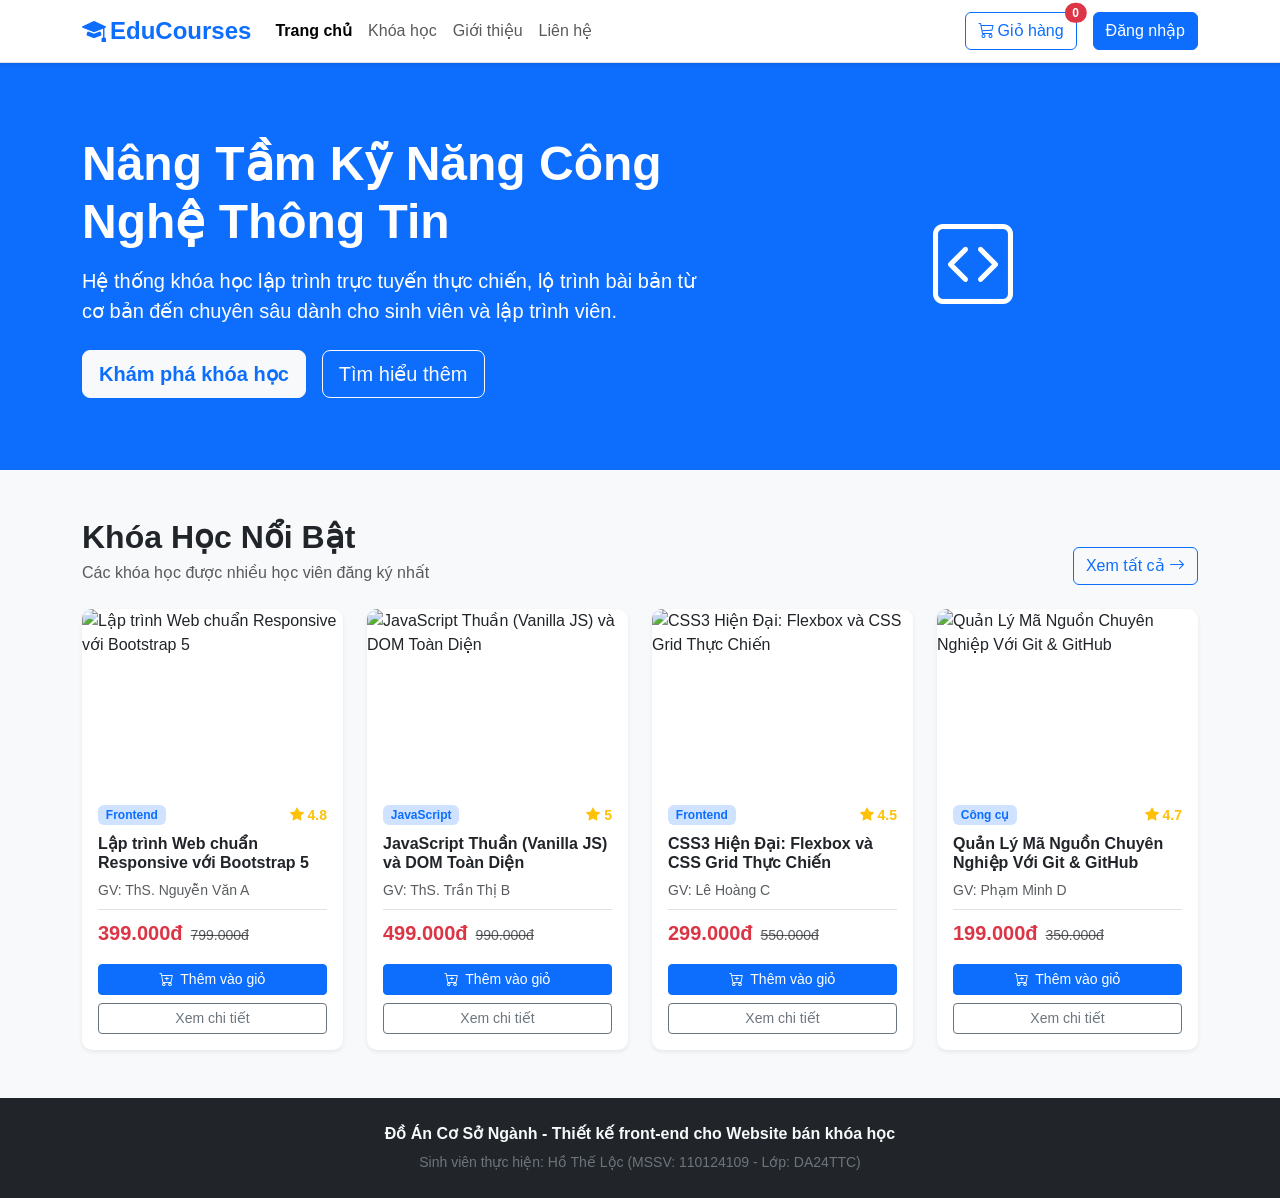
==== src/index.html @ 97396543 "Cập nhật tuần 2: Hoàn thiện giao diện trang chủ, danh sách khoa học và cập nhật file tiến độ" ====
<!DOCTYPE html>
<html lang="vi">
<head>
    <meta charset="UTF-8">
    <meta name="viewport" content="width=device-width, initial-scale=1.0">
    <title>EduCourses - Website Bán Khóa Học Trực Tuyến</title>
    <!-- CDN Bootstrap 5.3 CSS -->
    <link href="https://cdn.jsdelivr.net/npm/bootstrap@5.3.3/dist/css/bootstrap.min.css" rel="stylesheet">
    <!-- CDN Bootstrap Icons -->
    <link href="https://cdn.jsdelivr.net/npm/bootstrap-icons@1.11.3/font/bootstrap-icons.min.css" rel="stylesheet">
    <!-- File CSS tùy chỉnh -->
    <link rel="stylesheet" href="css/style.css">
</head>
<body>

    <!-- 1. THANH ĐIỀU HƯỚNG (NAVBAR) -->
    <header>
        <nav class="navbar navbar-expand-lg navbar-light bg-white border-bottom sticky-top shadow-sm">
            <div class="container">
                <a class="navbar-brand fw-bold text-primary fs-4" href="index.html">
                    <i class="bi bi-mortarboard-fill me-1"></i>EduCourses
                </a>
                <button class="navbar-toggler" type="button" data-bs-toggle="collapse" data-bs-target="#mainNavbar" aria-label="Mở menu">
                    <i class="navbar-toggler-icon d-inline-block"></i>
                </button>
                <div class="collapse navbar-collapse" id="mainNavbar">
                    <ul class="navbar-nav me-auto mb-2 mb-lg-0">
                        <li class="nav-item">
                            <a class="nav-link active fw-semibold" href="index.html">Trang chủ</a>
                        </li>
                        <li class="nav-item">
                            <a class="nav-link" href="courses.html">Khóa học</a>
                        </li>
                        <li class="nav-item">
                            <a class="nav-link" href="about.html">Giới thiệu</a>
                        </li>
                        <li class="nav-item">
                            <a class="nav-link" href="contact.html">Liên hệ</a>
                        </li>
                    </ul>
                    <div class="d-flex align-items-center gap-3">
                        <a href="cart.html" class="btn btn-outline-primary position-relative">
                            <i class="bi bi-cart3 me-1"></i>Giỏ hàng
                            <strong id="cart-count-badge" class="badge bg-danger rounded-pill position-absolute top-0 start-100 translate-middle">0</strong>
                        </a>
                        <a href="login.html" class="btn btn-primary">Đăng nhập</a>
                    </div>
                </div>
            </div>
        </nav>
    </header>

    <!-- 2. NỘI DUNG CHÍNH (MAIN) -->
    <main>
        <!-- Khu vực Banner chính (Hero Section) -->
        <section class="bg-primary text-white py-5">
            <div class="container py-4">
                <div class="row align-items-center">
                    <div class="col-lg-7 text-center text-lg-start">
                        <h1 class="display-5 fw-bold mb-3">Nâng Tầm Kỹ Năng Công Nghệ Thông Tin</h1>
                        <p class="lead mb-4">Hệ thống khóa học lập trình trực tuyến thực chiến, lộ trình bài bản từ cơ bản đến chuyên sâu dành cho sinh viên và lập trình viên.</p>
                        <div class="d-flex gap-3 justify-content-center justify-content-lg-start">
                            <a href="courses.html" class="btn btn-light btn-lg text-primary fw-bold">Khám phá khóa học</a>
                            <a href="about.html" class="btn btn-outline-light btn-lg">Tìm hiểu thêm</a>
                        </div>
                    </div>
                    <div class="col-lg-5 text-center mt-4 mt-lg-0">
                        <i class="bi bi-code-square display-1"></i>
                    </div>
                </div>
            </div>
        </section>

        <!-- Khu vực Khóa học nổi bật (Được đổ dữ liệu tự động từ src/js/home.js) -->
        <section class="py-5">
            <div class="container">
                <div class="d-flex justify-content-between align-items-end mb-4">
                    <div>
                        <h2 class="fw-bold mb-1">Khóa Học Nổi Bật</h2>
                        <p class="text-muted mb-0">Các khóa học được nhiều học viên đăng ký nhất</p>
                    </div>
                    <a href="courses.html" class="btn btn-outline-primary">Xem tất cả <i class="bi bi-arrow-right"></i></a>
                </div>

                <!-- Vùng chứa (Container) để JavaScript render danh sách Card khóa học -->
                <div id="featured-courses-container" class="row g-4">
                    <!-- Dữ liệu khóa học sẽ được chèn tự động vào đây bằng JavaScript -->
                </div>
            </div>
        </section>
    </main>

    <!-- 3. CHÂN TRANG (FOOTER) -->
    <footer class="bg-dark text-light py-4 mt-auto">
        <div class="container text-center">
            <p class="mb-1 fw-semibold">Đồ Án Cơ Sở Ngành - Thiết kế front-end cho Website bán khóa học</p>
            <small class="text-secondary">Sinh viên thực hiện: Hồ Thế Lộc (MSSV: 110124109 - Lớp: DA24TTC)</small>
        </div>
    </footer>

    <!-- 4. NHÚNG CÁC FILE JAVASCRIPT THEO THỨ TỰ PHỤ THUỘC -->
    <!-- Thư viện Bootstrap 5 JS -->
    <script src="https://cdn.jsdelivr.net/npm/bootstrap@5.3.3/dist/js/bootstrap.bundle.min.js"></script>
    <!-- Lớp 1: Dữ liệu gốc -->
    <script src="js/data.js"></script>
    <!-- Lớp 2: Tiện ích LocalStorage -->
    <script src="js/storage.js"></script>
    <!-- Lớp 3: Logic điều khiển riêng của Trang chủ -->
    <script src="js/home.js"></script>
</body>
</html>
---- src/css/style.css ----
/* FILE: src/css/style.css */
:root {
    --primary-color: #0d6efd;
    --dark-bg: #212529;
    --card-radius: 10px;
}

body {
    font-family: 'Segoe UI', Tahoma, Geneva, Verdana, sans-serif;
    background-color: #f8f9fa;
    display: flex;
    flex-direction: column;
    min-height: 100vh;
}

main {
    flex: 1;
}

/* Hiệu ứng Card khóa học */
.course-card {
    border-radius: var(--card-radius);
    overflow: hidden;
    transition: transform 0.25s ease, box-shadow 0.25s ease;
}

.course-card:hover {
    transform: translateY(-5px);
    box-shadow: 0 10px 20px rgba(0, 0, 0, 0.12) !important;
}

.course-card img {
    height: 180px;
    object-fit: cover;
}

/* Khung bộ lọc ở trang danh sách khóa học */
.filter-sidebar {
    border-radius: var(--card-radius);
}
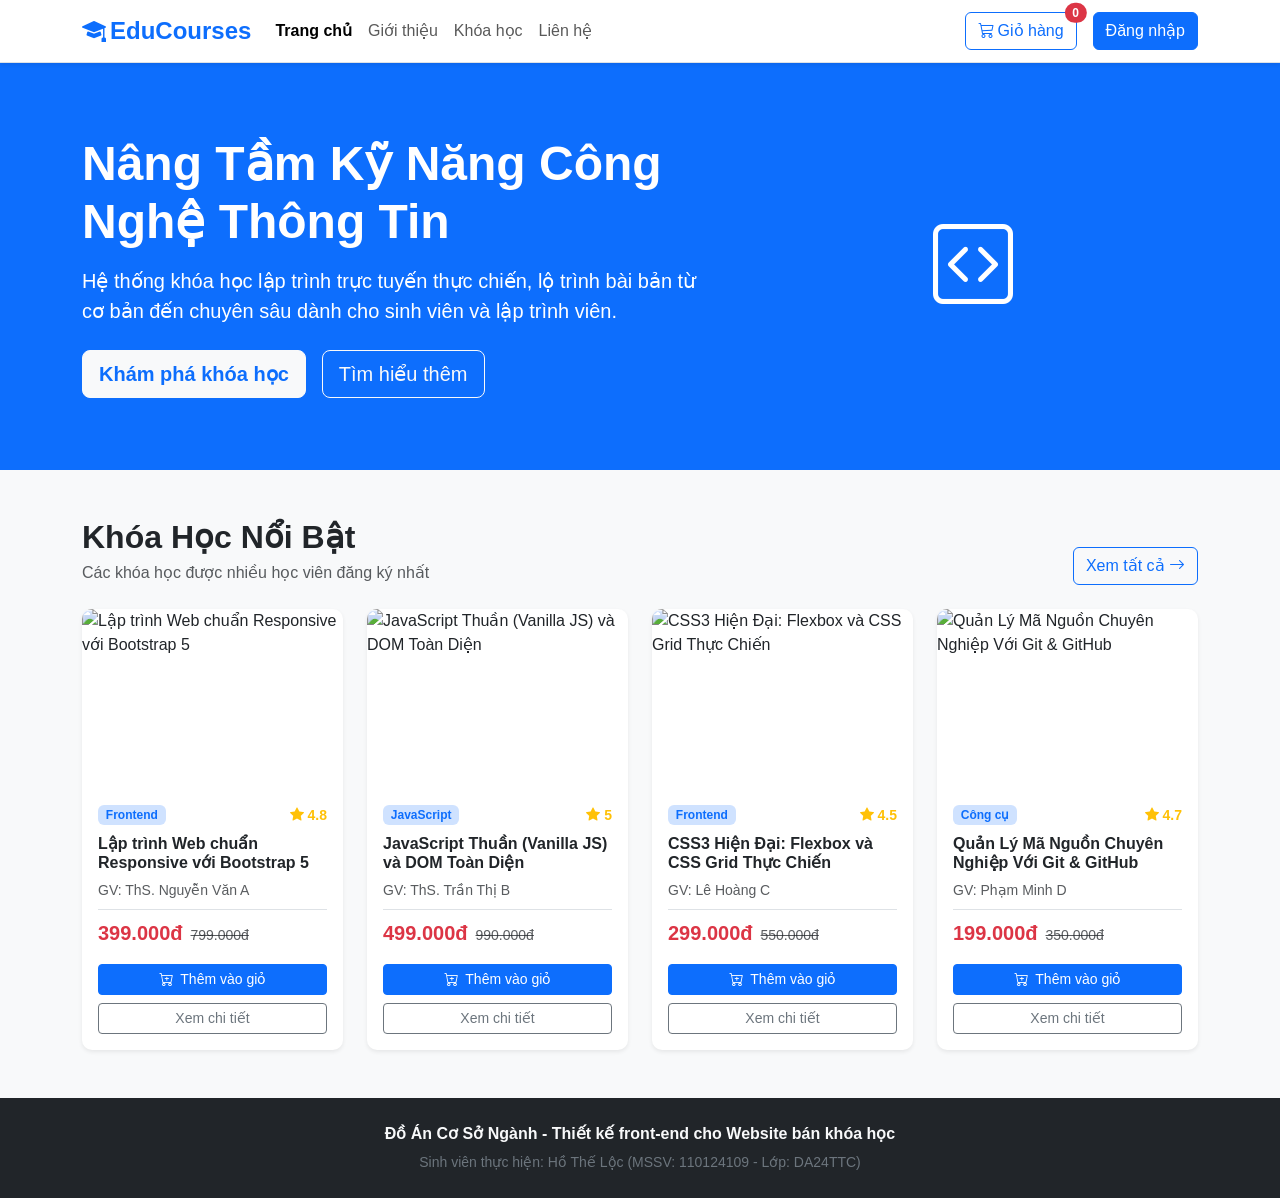
==== commit 1132a728: "mcap nhat bo sung tuan 4" ====
--- a/src/index.html
+++ b/src/index.html
@@ -10,6 +10,7 @@
     <link href="https://cdn.jsdelivr.net/npm/bootstrap-icons@1.11.3/font/bootstrap-icons.min.css" rel="stylesheet">
     <!-- File CSS tùy chỉnh -->
     <link rel="stylesheet" href="css/style.css">
+    <script src="js/auth.js"></script>
 </head>
 <body>
 
@@ -27,13 +28,13 @@
                     <ul class="navbar-nav me-auto mb-2 mb-lg-0">
                         <li class="nav-item">
                             <a class="nav-link active fw-semibold" href="index.html">Trang chủ</a>
+                        </li><li class="nav-item">
+                            <a class="nav-link" href="about.html">Giới thiệu</a>
                         </li>
                         <li class="nav-item">
                             <a class="nav-link" href="courses.html">Khóa học</a>
                         </li>
-                        <li class="nav-item">
-                            <a class="nav-link" href="about.html">Giới thiệu</a>
-                        </li>
+                        
                         <li class="nav-item">
                             <a class="nav-link" href="contact.html">Liên hệ</a>
                         </li>
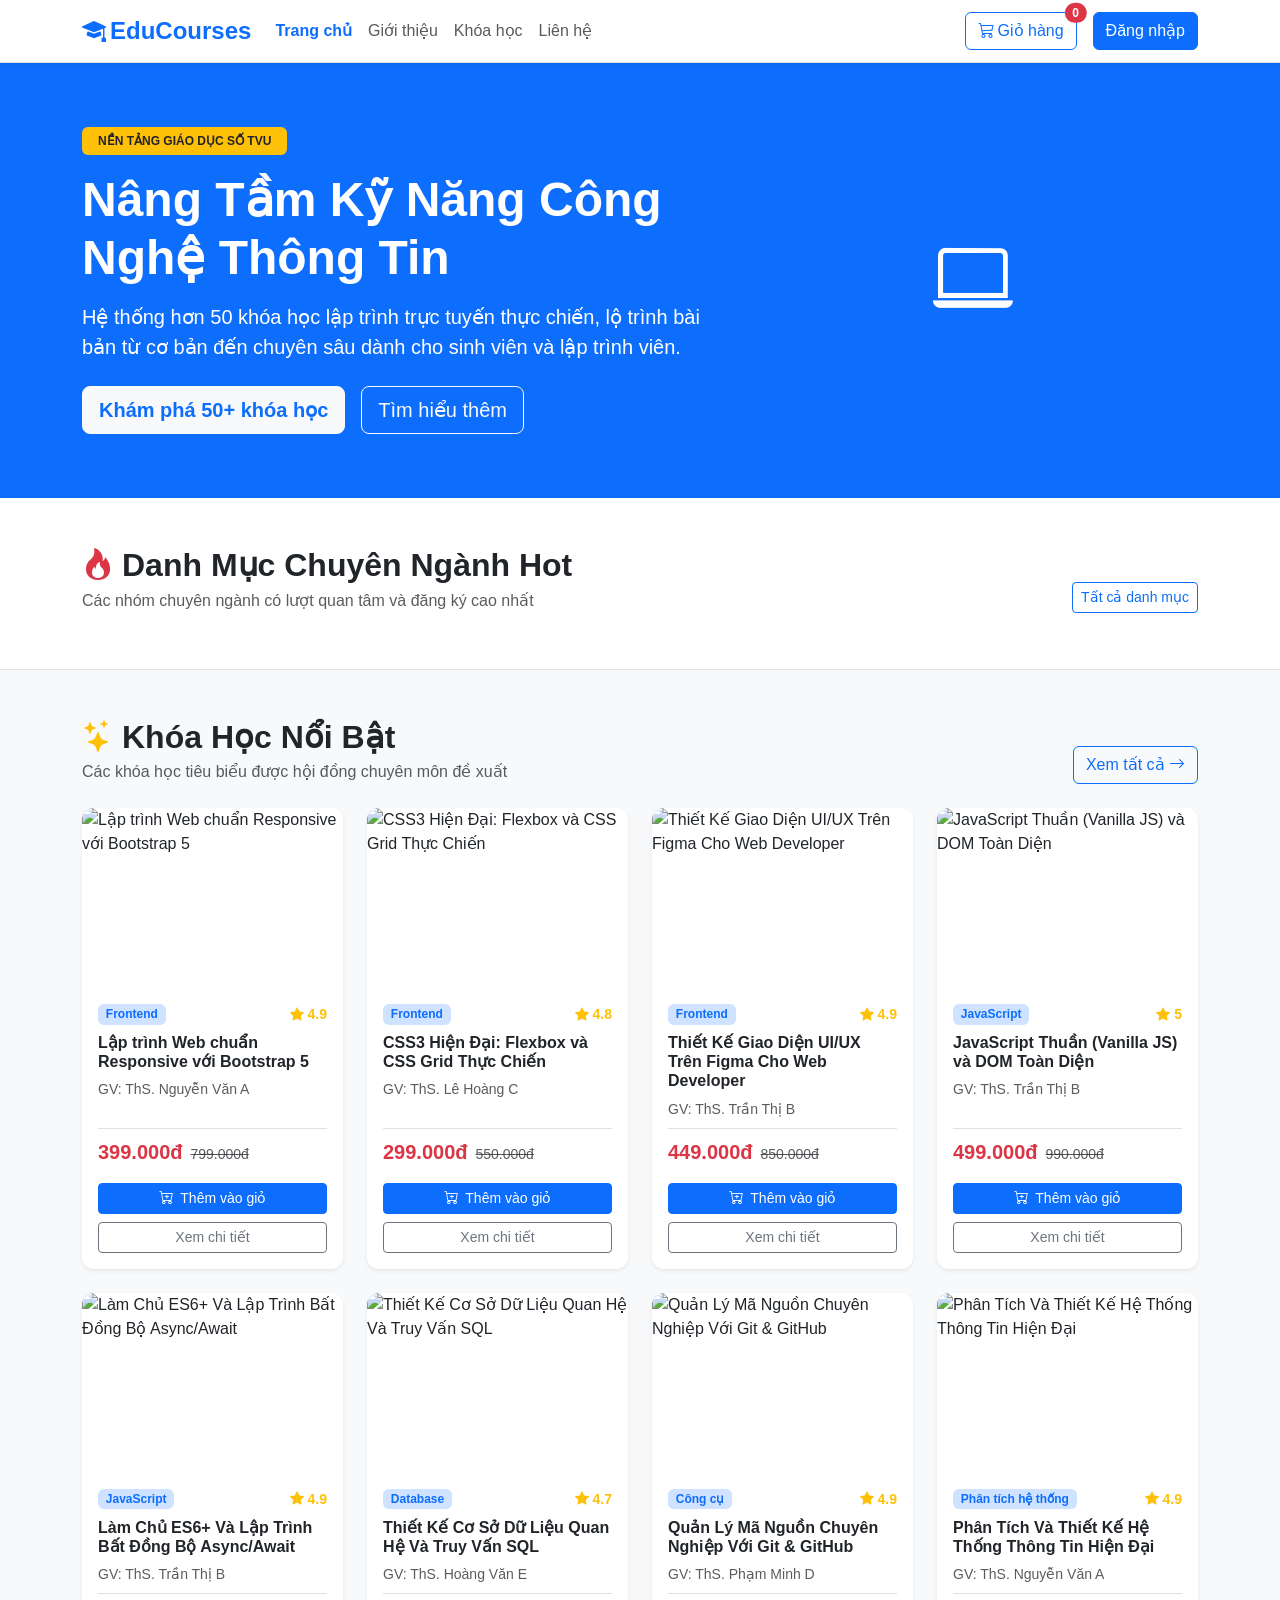
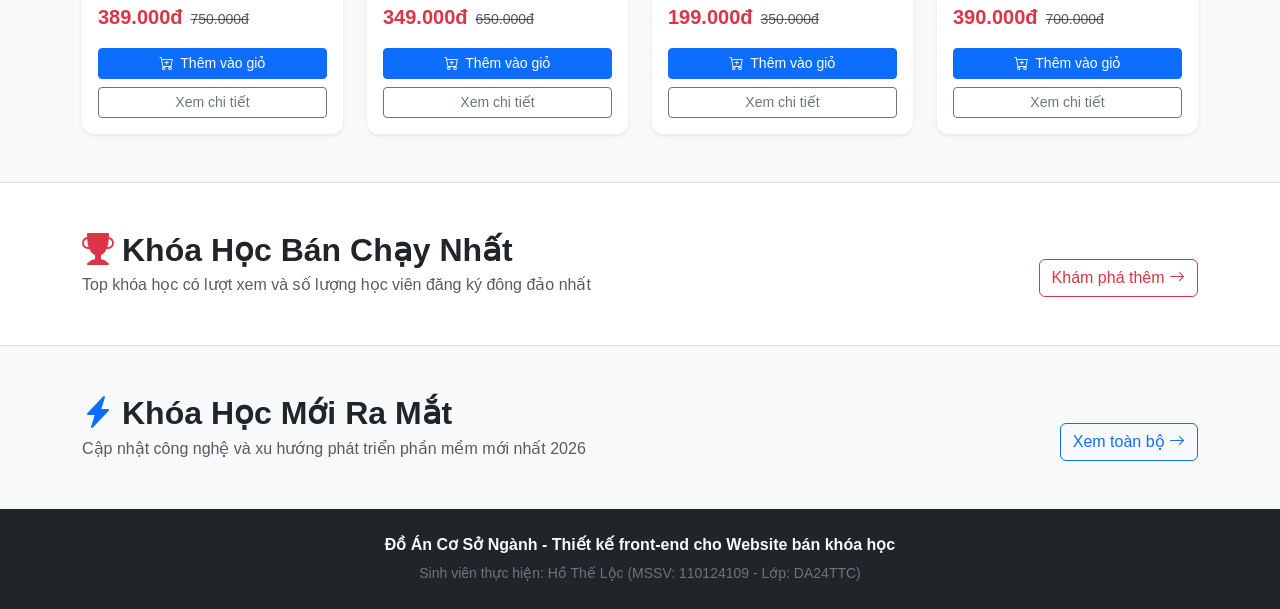
==== commit a2490886: "cap nhat tuan 5" ====
--- a/src/index.html
+++ b/src/index.html
@@ -4,11 +4,8 @@
     <meta charset="UTF-8">
     <meta name="viewport" content="width=device-width, initial-scale=1.0">
     <title>EduCourses - Website Bán Khóa Học Trực Tuyến</title>
-    <!-- CDN Bootstrap 5.3 CSS -->
     <link href="https://cdn.jsdelivr.net/npm/bootstrap@5.3.3/dist/css/bootstrap.min.css" rel="stylesheet">
-    <!-- CDN Bootstrap Icons -->
     <link href="https://cdn.jsdelivr.net/npm/bootstrap-icons@1.11.3/font/bootstrap-icons.min.css" rel="stylesheet">
-    <!-- File CSS tùy chỉnh -->
     <link rel="stylesheet" href="css/style.css">
     <script src="js/auth.js"></script>
 </head>
@@ -27,14 +24,14 @@
                 <div class="collapse navbar-collapse" id="mainNavbar">
                     <ul class="navbar-nav me-auto mb-2 mb-lg-0">
                         <li class="nav-item">
-                            <a class="nav-link active fw-semibold" href="index.html">Trang chủ</a>
-                        </li><li class="nav-item">
+                            <a class="nav-link active fw-semibold text-primary" href="index.html">Trang chủ</a>
+                        </li>
+                        <li class="nav-item">
                             <a class="nav-link" href="about.html">Giới thiệu</a>
                         </li>
                         <li class="nav-item">
                             <a class="nav-link" href="courses.html">Khóa học</a>
                         </li>
-                        
                         <li class="nav-item">
                             <a class="nav-link" href="contact.html">Liên hệ</a>
                         </li>
@@ -53,39 +50,116 @@
 
     <!-- 2. NỘI DUNG CHÍNH (MAIN) -->
     <main>
-        <!-- Khu vực Banner chính (Hero Section) -->
-        <section class="bg-primary text-white py-5">
-            <div class="container py-4">
-                <div class="row align-items-center">
-                    <div class="col-lg-7 text-center text-lg-start">
-                        <h1 class="display-5 fw-bold mb-3">Nâng Tầm Kỹ Năng Công Nghệ Thông Tin</h1>
-                        <p class="lead mb-4">Hệ thống khóa học lập trình trực tuyến thực chiến, lộ trình bài bản từ cơ bản đến chuyên sâu dành cho sinh viên và lập trình viên.</p>
-                        <div class="d-flex gap-3 justify-content-center justify-content-lg-start">
-                            <a href="courses.html" class="btn btn-light btn-lg text-primary fw-bold">Khám phá khóa học</a>
-                            <a href="about.html" class="btn btn-outline-light btn-lg">Tìm hiểu thêm</a>
+        <!-- Khu vực Banner chính / Slideshow (Hero Carousel) -->
+        <section class="bg-theme-primary text-white py-5">
+            <div class="container py-3">
+                <div id="heroCarousel" class="carousel slide" data-bs-ride="carousel">
+                    <div class="carousel-inner">
+                        <div class="carousel-item active">
+                            <div class="row align-items-center">
+                                <div class="col-lg-7 text-center text-lg-start">
+                                    <div class="badge bg-warning text-dark fw-bold px-3 py-2 mb-3">NỀN TẢNG GIÁO DỤC SỐ TVU</div>
+                                    <h1 class="display-5 fw-bold mb-3">Nâng Tầm Kỹ Năng Công Nghệ Thông Tin</h1>
+                                    <p class="lead mb-4">Hệ thống hơn 50 khóa học lập trình trực tuyến thực chiến, lộ trình bài bản từ cơ bản đến chuyên sâu dành cho sinh viên và lập trình viên.</p>
+                                    <div class="d-flex gap-3 justify-content-center justify-content-lg-start">
+                                        <a href="courses.html" class="btn btn-light btn-lg text-primary fw-bold">Khám phá 50+ khóa học</a>
+                                        <a href="about.html" class="btn btn-outline-light btn-lg">Tìm hiểu thêm</a>
+                                    </div>
+                                </div>
+                                <div class="col-lg-5 text-center mt-4 mt-lg-0">
+                                    <i class="bi bi-laptop display-1"></i>
+                                </div>
+                            </div>
                         </div>
-                    </div>
-                    <div class="col-lg-5 text-center mt-4 mt-lg-0">
-                        <i class="bi bi-code-square display-1"></i>
+                        <div class="carousel-item">
+                            <div class="row align-items-center">
+                                <div class="col-lg-7 text-center text-lg-start">
+                                    <div class="badge bg-info text-dark fw-bold px-3 py-2 mb-3">HỌC TẬP CHỦ ĐỘNG 24/7</div>
+                                    <h2 class="display-5 fw-bold mb-3">Tích Hợp Video Bài Giảng & Quản Lý Tiến Độ</h2>
+                                    <p class="lead mb-4">Xem trước video giới thiệu, lưu khóa học yêu thích, thanh toán nhanh qua mã VietQR và học trực tuyến mọi lúc mọi nơi.</p>
+                                    <div class="d-flex gap-3 justify-content-center justify-content-lg-start">
+                                        <a href="courses.html" class="btn btn-warning btn-lg text-dark fw-bold">Xem khóa học bán chạy</a>
+                                        <a href="register.html" class="btn btn-outline-light btn-lg">Đăng ký tài khoản</a>
+                                    </div>
+                                </div>
+                                <div class="col-lg-5 text-center mt-4 mt-lg-0">
+                                    <i class="bi bi-play-btn display-1"></i>
+                                </div>
+                            </div>
+                        </div>
                     </div>
                 </div>
             </div>
         </section>
 
-        <!-- Khu vực Khóa học nổi bật (Được đổ dữ liệu tự động từ src/js/home.js) -->
+        <!-- Khu vực Danh mục Hot (Xem nhiều, Mua nhiều) -->
+        <section class="py-5 bg-white border-bottom">
+            <div class="container">
+                <div class="d-flex justify-content-between align-items-end mb-4">
+                    <div>
+                        <h2 class="fw-bold mb-1"><i class="bi bi-fire text-danger me-2"></i>Danh Mục Chuyên Ngành Hot</h2>
+                        <p class="text-muted mb-0">Các nhóm chuyên ngành có lượt quan tâm và đăng ký cao nhất</p>
+                    </div>
+                    <a href="courses.html" class="btn btn-outline-primary btn-sm">Tất cả danh mục</a>
+                </div>
+                <div id="hot-categories-container" class="row g-3"></div>
+            </div>
+        </section>
+
+        <!-- Khu vực Khóa học nổi bật -->
         <section class="py-5">
             <div class="container">
                 <div class="d-flex justify-content-between align-items-end mb-4">
                     <div>
-                        <h2 class="fw-bold mb-1">Khóa Học Nổi Bật</h2>
-                        <p class="text-muted mb-0">Các khóa học được nhiều học viên đăng ký nhất</p>
+                        <h2 class="fw-bold mb-1"><i class="bi bi-stars text-warning me-2"></i>Khóa Học Nổi Bật</h2>
+                        <p class="text-muted mb-0">Các khóa học tiêu biểu được hội đồng chuyên môn đề xuất</p>
                     </div>
                     <a href="courses.html" class="btn btn-outline-primary">Xem tất cả <i class="bi bi-arrow-right"></i></a>
                 </div>
+                <div id="featured-courses-container" class="row g-4"></div>
+            </div>
+        </section>
 
-                <!-- Vùng chứa (Container) để JavaScript render danh sách Card khóa học -->
-                <div id="featured-courses-container" class="row g-4">
-                    <!-- Dữ liệu khóa học sẽ được chèn tự động vào đây bằng JavaScript -->
+        <!-- Khu vực Khóa học bán chạy (Best Sellers) -->
+        <section class="py-5 bg-white border-top border-bottom">
+            <div class="container">
+                <div class="d-flex justify-content-between align-items-end mb-4">
+                    <div>
+                        <h2 class="fw-bold mb-1"><i class="bi bi-trophy-fill text-danger me-2"></i>Khóa Học Bán Chạy Nhất</h2>
+                        <p class="text-muted mb-0">Top khóa học có lượt xem và số lượng học viên đăng ký đông đảo nhất</p>
+                    </div>
+                    <a href="courses.html" class="btn btn-outline-danger">Khám phá thêm <i class="bi bi-arrow-right"></i></a>
+                </div>
+                <div id="bestseller-courses-container" class="row g-4"></div>
+            </div>
+        </section>
+
+        <!-- Khu vực Khóa học mới ra mắt -->
+        <section class="py-5">
+            <div class="container">
+                <div class="d-flex justify-content-between align-items-end mb-4">
+                    <div>
+                        <h2 class="fw-bold mb-1"><i class="bi bi-lightning-charge-fill text-primary me-2"></i>Khóa Học Mới Ra Mắt</h2>
+                        <p class="text-muted mb-0">Cập nhật công nghệ và xu hướng phát triển phần mềm mới nhất 2026</p>
+                    </div>
+                    <a href="courses.html" class="btn btn-outline-primary">Xem toàn bộ <i class="bi bi-arrow-right"></i></a>
+                </div>
+                <div id="new-courses-container" class="row g-4"></div>
+            </div>
+        </section>
+
+        <!-- Khu vực Khóa học Yêu thích & Đã xem gần đây -->
+        <section id="personalized-section" class="py-5 bg-white border-top d-none">
+            <div class="container">
+                <div class="row g-5">
+                    <div class="col-lg-6">
+                        <h4 class="fw-bold mb-3"><i class="bi bi-heart-fill text-danger me-2"></i>Khóa Học Yêu Thích Đã Lưu</h4>
+                        <div id="favorite-courses-container" class="row g-3"></div>
+                    </div>
+                    <div class="col-lg-6">
+                        <h4 class="fw-bold mb-3"><i class="bi bi-clock-history text-primary me-2"></i>Khóa Học Bạn Đã Xem Gần Đây</h4>
+                        <div id="recent-courses-container" class="row g-3"></div>
+                    </div>
                 </div>
             </div>
         </section>
@@ -99,14 +173,9 @@
         </div>
     </footer>
 
-    <!-- 4. NHÚNG CÁC FILE JAVASCRIPT THEO THỨ TỰ PHỤ THUỘC -->
-    <!-- Thư viện Bootstrap 5 JS -->
     <script src="https://cdn.jsdelivr.net/npm/bootstrap@5.3.3/dist/js/bootstrap.bundle.min.js"></script>
-    <!-- Lớp 1: Dữ liệu gốc -->
     <script src="js/data.js"></script>
-    <!-- Lớp 2: Tiện ích LocalStorage -->
     <script src="js/storage.js"></script>
-    <!-- Lớp 3: Logic điều khiển riêng của Trang chủ -->
     <script src="js/home.js"></script>
 </body>
 </html>
--- a/src/css/style.css
+++ b/src/css/style.css
@@ -1,13 +1,39 @@
 /* FILE: src/css/style.css */
+/* ==========================================================================
+   1. HỆ THỐNG BIẾN CSS TOÀN CỤC (CSS VARIABLES)
+   Chỉ cần thay đổi giá trị tại :root để đổi giao diện toàn bộ Website
+   ========================================================================== */
 :root {
     --primary-color: #0d6efd;
+    --primary-hover: #0b5ed7;
+    --primary-light: #e7f1ff;
+    --secondary-color: #6c757d;
+    --accent-color: #dc3545;
+    --success-color: #198754;
+    --warning-color: #ffc107;
+    --info-color: #0dcaf0;
     --dark-bg: #212529;
-    --card-radius: 10px;
-}
-
+    --light-bg: #f8f9fa;
+    --surface-bg: #ffffff;
+    --text-main: #212529;
+    --text-muted: #6c757d;
+    --border-color: #dee2e6;
+    --font-family-base: 'Segoe UI', Tahoma, Geneva, Verdana, sans-serif;
+    --card-radius: 12px;
+    --btn-radius: 8px;
+    --shadow-sm: 0 2px 8px rgba(0, 0, 0, 0.06);
+    --shadow-hover: 0 10px 24px rgba(13, 110, 253, 0.14);
+    --transition-base: all 0.25s ease;
+    --sticky-offset: 80px;
+}
+
+/* ==========================================================================
+   2. CẤU TRÚC NỀN TẢNG (BASE LAYOUT)
+   ========================================================================== */
 body {
-    font-family: 'Segoe UI', Tahoma, Geneva, Verdana, sans-serif;
-    background-color: #f8f9fa;
+    font-family: var(--font-family-base);
+    background-color: var(--light-bg);
+    color: var(--text-main);
     display: flex;
     flex-direction: column;
     min-height: 100vh;
@@ -17,24 +43,177 @@
     flex: 1;
 }
 
-/* Hiệu ứng Card khóa học */
+/* Đồng bộ màu chủ đạo theo biến CSS */
+.bg-theme-primary {
+    background-color: var(--primary-color) !important;
+}
+
+.text-theme-primary {
+    color: var(--primary-color) !important;
+}
+
+.border-theme-primary {
+    border-color: var(--primary-color) !important;
+}
+
+/* ==========================================================================
+   3. THẺ KHÓA HỌC & DANH MỤC (COURSE CARDS & BADGES)
+   ========================================================================== */
 .course-card {
     border-radius: var(--card-radius);
+    background-color: var(--surface-bg);
     overflow: hidden;
-    transition: transform 0.25s ease, box-shadow 0.25s ease;
+    transition: var(--transition-base);
 }
 
 .course-card:hover {
     transform: translateY(-5px);
-    box-shadow: 0 10px 20px rgba(0, 0, 0, 0.12) !important;
-}
-
-.course-card img {
+    box-shadow: var(--shadow-hover) !important;
+}
+
+.course-card img,
+.course-card-img {
     height: 180px;
     object-fit: cover;
 }
 
-/* Khung bộ lọc ở trang danh sách khóa học */
+.detail-cover-img {
+    max-height: 380px;
+    object-fit: cover;
+}
+
 .filter-sidebar {
     border-radius: var(--card-radius);
+    background-color: var(--surface-bg);
+}
+
+.category-pill {
+    border-radius: var(--card-radius);
+    transition: var(--transition-base);
+    cursor: pointer;
+}
+
+.category-pill:hover {
+    background-color: var(--primary-light);
+    border-color: var(--primary-color) !important;
+}
+
+/* ==========================================================================
+   4. TIỆN ÍCH THAY THẾ INLINE CSS (ZERO INLINE STYLE CLASSES)
+   ========================================================================== */
+/* Biểu tượng giỏ hàng rỗng hoặc trạng thái trống */
+.icon-empty-cart,
+.icon-empty-state {
+    font-size: 4rem;
+}
+
+/* Khung tóm tắt đơn hàng trượt theo màn hình */
+.sticky-summary,
+.sticky-sidebar {
+    top: var(--sticky-offset);
+}
+
+/* Ảnh thu nhỏ trong bảng Giỏ hàng */
+.cart-item-img {
+    width: 72px;
+    height: 52px;
+    object-fit: cover;
+}
+
+/* Ảnh thu nhỏ trong trang Thanh toán và Quản trị */
+.checkout-item-img,
+.admin-thumb-img {
+    width: 60px;
+    height: 45px;
+    object-fit: cover;
+}
+
+/* Giới hạn chiều rộng tiêu đề khóa học trong tóm tắt đơn hàng */
+.checkout-item-title {
+    max-width: 190px;
+}
+
+/* Bản đồ Google Maps không viền */
+.map-iframe {
+    border: 0;
+    width: 100%;
+    height: 100%;
+}
+
+/* Ảnh mã QR thanh toán VietQR */
+.qr-code-img {
+    max-width: 220px;
+    border-radius: var(--card-radius);
+}
+
+/* Khung mã xác thực Captcha trang Đăng ký */
+.captcha-box {
+    letter-spacing: 6px;
+    font-family: 'Courier New', Courier, monospace;
+    background-color: var(--primary-light);
+    color: var(--primary-color);
+    user-select: none;
+    border-radius: var(--btn-radius);
+}
+
+/* ==========================================================================
+   5. HỒ SƠ CÁ NHÂN, HỌC TẬP & TRANG QUẢN TRỊ (PROFILE, LEARNING, ADMIN)
+   ========================================================================== */
+.avatar-circle {
+    width: 90px;
+    height: 90px;
+    border-radius: 50%;
+    background-color: var(--primary-light);
+    color: var(--primary-color);
+    display: inline-flex;
+    align-items: center;
+    justify-content: center;
+    font-size: 2.5rem;
+    font-weight: 700;
+}
+
+.stat-card {
+    border-radius: var(--card-radius);
+    transition: var(--transition-base);
+}
+
+.stat-card:hover {
+    transform: translateY(-3px);
+}
+
+.admin-nav-pills .nav-link {
+    border-radius: var(--btn-radius);
+    color: var(--text-main);
+    font-weight: 600;
+    padding: 0.75rem 1rem;
+    transition: var(--transition-base);
+}
+
+.admin-nav-pills .nav-link.active {
+    background-color: var(--primary-color);
+    color: var(--surface-bg);
+}
+
+.progress-thin {
+    height: 8px;
+}
+
+.progress-bar-25 {
+    width: 25%;
+}
+
+.progress-bar-50 {
+    width: 50%;
+}
+
+.progress-bar-75 {
+    width: 75%;
+}
+
+.progress-bar-100 {
+    width: 100%;
+}
+
+.text-justify {
+    text-align: justify;
 }
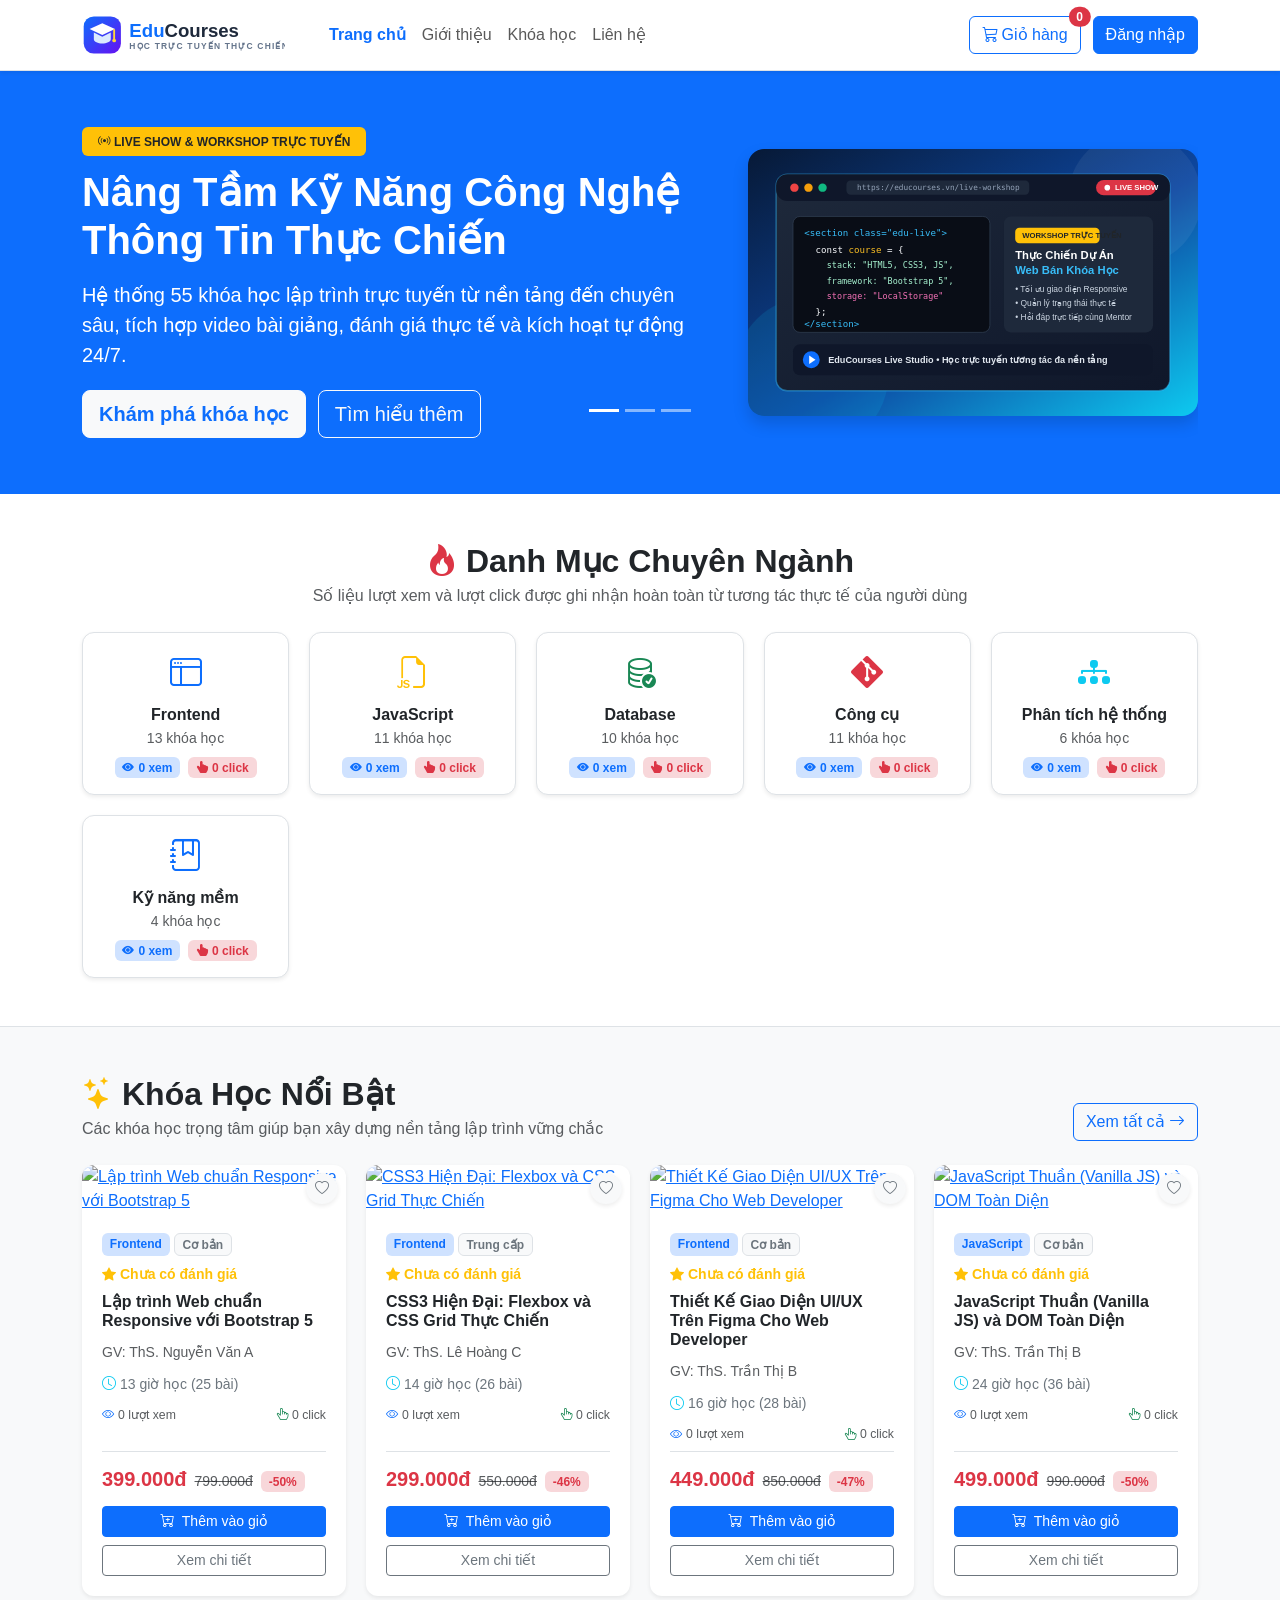
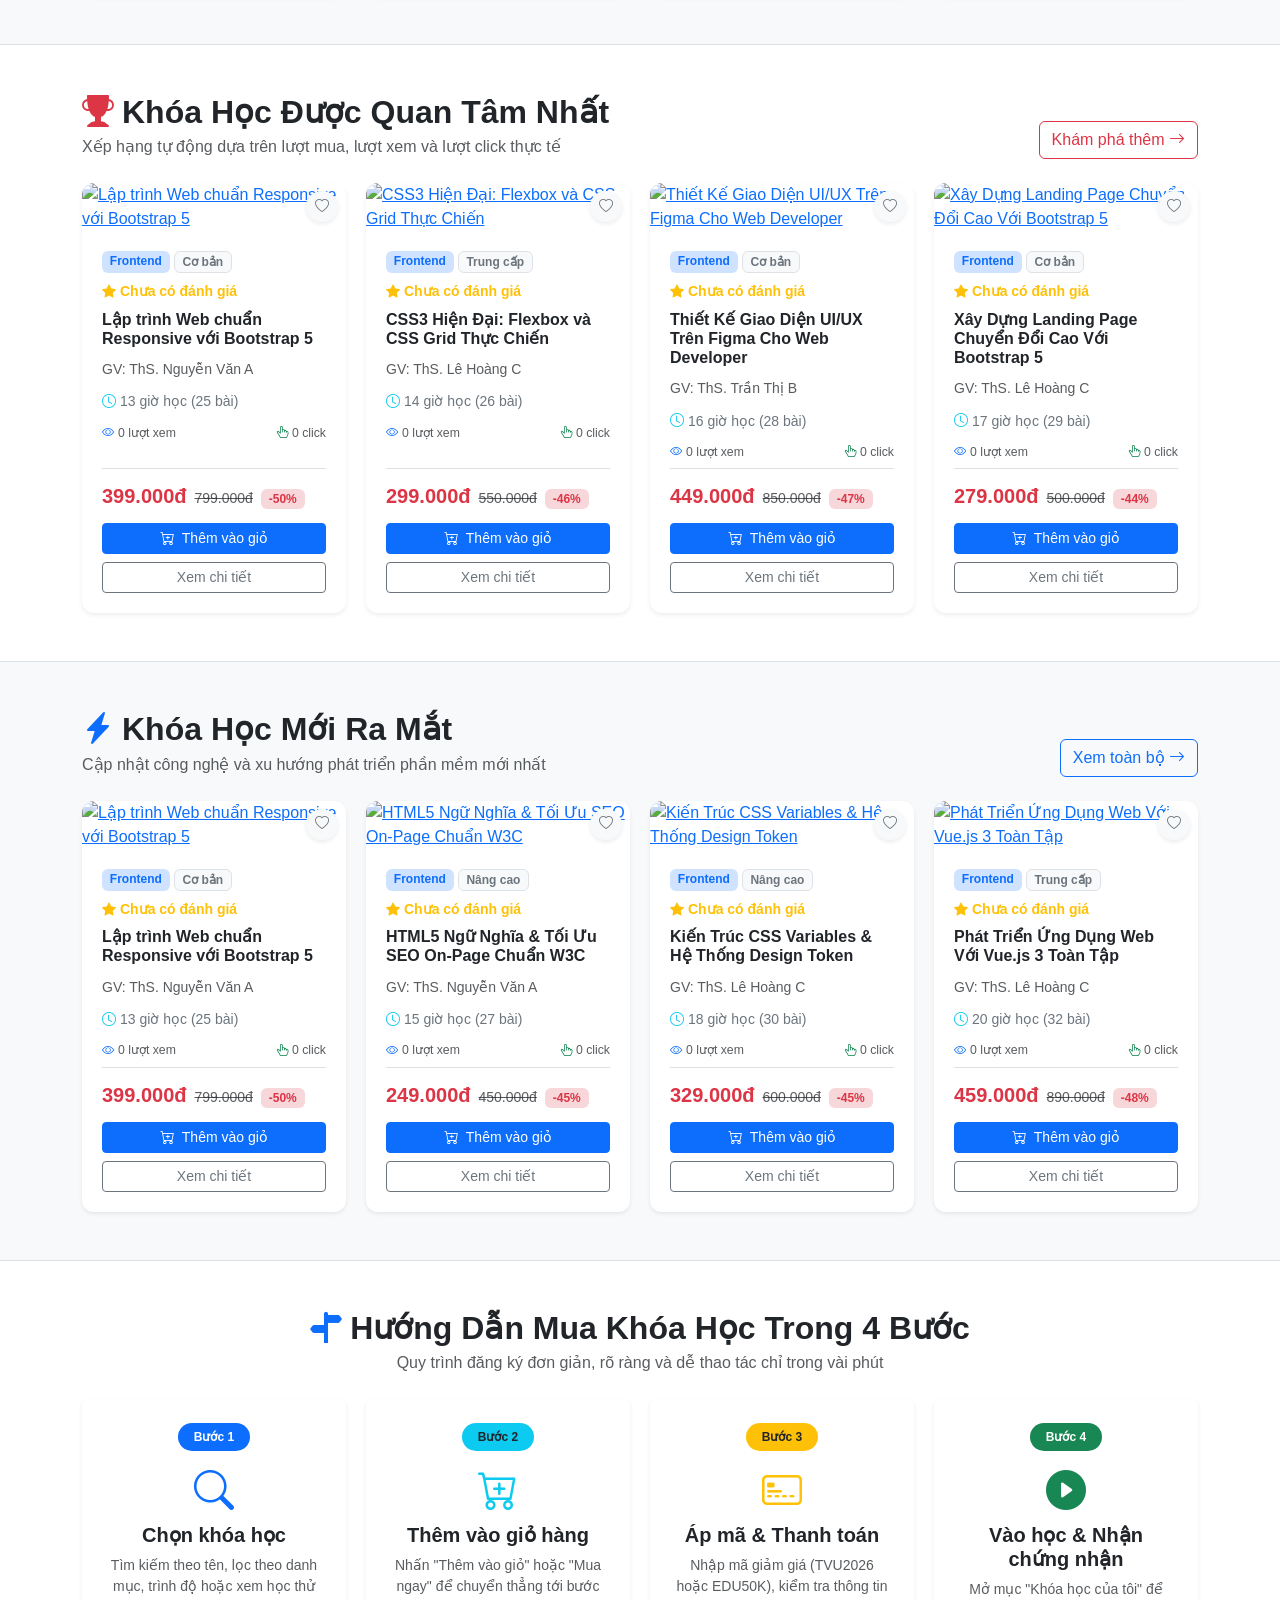
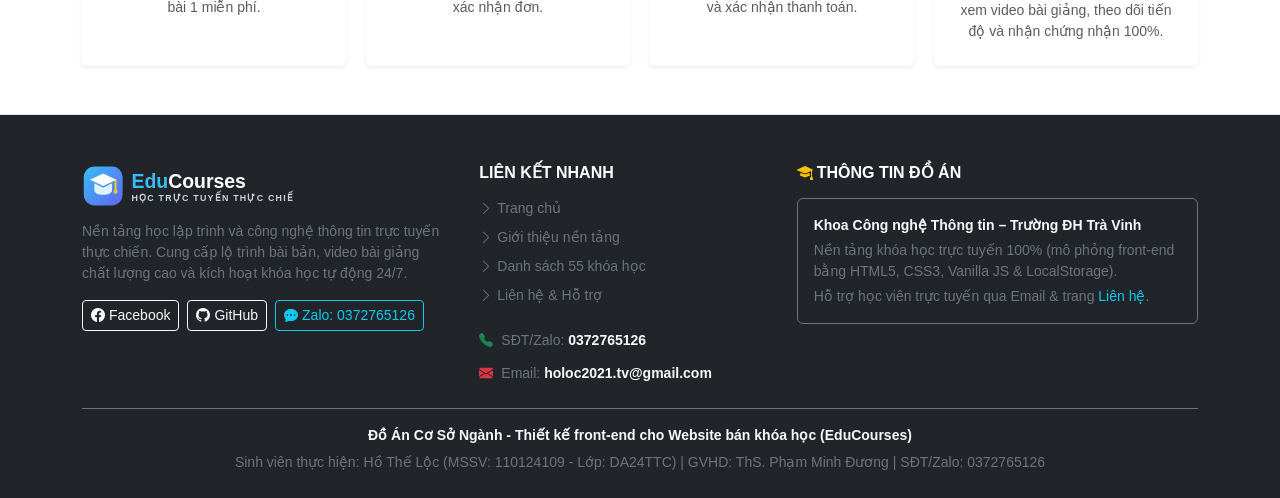
==== commit c52427ba: "cap nhat tuan 6" ====
--- a/src/index.html
+++ b/src/index.html
@@ -7,21 +7,19 @@
     <link href="https://cdn.jsdelivr.net/npm/bootstrap@5.3.3/dist/css/bootstrap.min.css" rel="stylesheet">
     <link href="https://cdn.jsdelivr.net/npm/bootstrap-icons@1.11.3/font/bootstrap-icons.min.css" rel="stylesheet">
     <link rel="stylesheet" href="css/style.css">
-    <script src="js/auth.js"></script>
 </head>
 <body>
 
-    <!-- 1. THANH ĐIỀU HƯỚNG (NAVBAR) -->
     <header>
         <nav class="navbar navbar-expand-lg navbar-light bg-white border-bottom sticky-top shadow-sm">
-            <div class="container">
-                <a class="navbar-brand fw-bold text-primary fs-4" href="index.html">
-                    <i class="bi bi-mortarboard-fill me-1"></i>EduCourses
+            <div class="container thanh-menu-dau-trang">
+                <a class="navbar-brand d-flex align-items-center" href="index.html">
+                    <img src="assets/images/logo.svg" alt="EduCourses Logo" class="anh-logo-thuong-hieu">
                 </a>
-                <button class="navbar-toggler" type="button" data-bs-toggle="collapse" data-bs-target="#mainNavbar" aria-label="Mở menu">
+                <button class="navbar-toggler" type="button" data-bs-toggle="collapse" data-bs-target="#thanh-menu-chinh" aria-label="Mở menu">
                     <i class="navbar-toggler-icon d-inline-block"></i>
                 </button>
-                <div class="collapse navbar-collapse" id="mainNavbar">
+                <div class="collapse navbar-collapse" id="thanh-menu-chinh">
                     <ul class="navbar-nav me-auto mb-2 mb-lg-0">
                         <li class="nav-item">
                             <a class="nav-link active fw-semibold text-primary" href="index.html">Trang chủ</a>
@@ -36,10 +34,10 @@
                             <a class="nav-link" href="contact.html">Liên hệ</a>
                         </li>
                     </ul>
-                    <div class="d-flex align-items-center gap-3">
+                    <div class="nhom-nut-menu-phai">
                         <a href="cart.html" class="btn btn-outline-primary position-relative">
                             <i class="bi bi-cart3 me-1"></i>Giỏ hàng
-                            <strong id="cart-count-badge" class="badge bg-danger rounded-pill position-absolute top-0 start-100 translate-middle">0</strong>
+                            <strong id="so-luong-gio-hang" class="badge bg-danger rounded-pill position-absolute top-0 start-100 translate-middle">0</strong>
                         </a>
                         <a href="login.html" class="btn btn-primary">Đăng nhập</a>
                     </div>
@@ -48,134 +46,247 @@
         </nav>
     </header>
 
-    <!-- 2. NỘI DUNG CHÍNH (MAIN) -->
     <main>
-        <!-- Khu vực Banner chính / Slideshow (Hero Carousel) -->
-        <section class="bg-theme-primary text-white py-5">
-            <div class="container py-3">
-                <div id="heroCarousel" class="carousel slide" data-bs-ride="carousel">
+        <!-- Hero Section: Kết hợp CSS Grid (.luoi-banner-chinh) và Flexbox (.noi-dung-banner-chinh, .nhom-nut-banner-chinh) -->
+        <section class="nen-mau-chu-dao text-white py-5">
+            <div class="container py-2">
+                <div id="trinh-chieu-banner-chinh" class="carousel slide" data-bs-ride="carousel">
+                    <div class="carousel-indicators">
+                        <button type="button" data-bs-target="#trinh-chieu-banner-chinh" data-bs-slide-to="0" class="active" aria-current="true" aria-label="Slide 1"></button>
+                        <button type="button" data-bs-target="#trinh-chieu-banner-chinh" data-bs-slide-to="1" aria-label="Slide 2"></button>
+                        <button type="button" data-bs-target="#trinh-chieu-banner-chinh" data-bs-slide-to="2" aria-label="Slide 3"></button>
+                    </div>
                     <div class="carousel-inner">
                         <div class="carousel-item active">
-                            <div class="row align-items-center">
-                                <div class="col-lg-7 text-center text-lg-start">
-                                    <div class="badge bg-warning text-dark fw-bold px-3 py-2 mb-3">NỀN TẢNG GIÁO DỤC SỐ TVU</div>
-                                    <h1 class="display-5 fw-bold mb-3">Nâng Tầm Kỹ Năng Công Nghệ Thông Tin</h1>
-                                    <p class="lead mb-4">Hệ thống hơn 50 khóa học lập trình trực tuyến thực chiến, lộ trình bài bản từ cơ bản đến chuyên sâu dành cho sinh viên và lập trình viên.</p>
-                                    <div class="d-flex gap-3 justify-content-center justify-content-lg-start">
-                                        <a href="courses.html" class="btn btn-light btn-lg text-primary fw-bold">Khám phá 50+ khóa học</a>
+                            <div class="luoi-banner-chinh">
+                                <article class="noi-dung-banner-chinh">
+                                    <div class="badge bg-warning text-dark fw-bold px-3 py-2">
+                                        <i class="bi bi-broadcast me-1"></i>LIVE SHOW & WORKSHOP TRỰC TUYẾN
+                                    </div>
+                                    <h1 class="display-6 fw-bold mb-1">Nâng Tầm Kỹ Năng Công Nghệ Thông Tin Thực Chiến</h1>
+                                    <p class="lead mb-2">Hệ thống 55 khóa học lập trình trực tuyến từ nền tảng đến chuyên sâu, tích hợp video bài giảng, đánh giá thực tế và kích hoạt tự động 24/7.</p>
+                                    <div class="nhom-nut-banner-chinh">
+                                        <a href="courses.html" class="btn btn-light btn-lg text-primary fw-bold">Khám phá khóa học</a>
                                         <a href="about.html" class="btn btn-outline-light btn-lg">Tìm hiểu thêm</a>
                                     </div>
-                                </div>
-                                <div class="col-lg-5 text-center mt-4 mt-lg-0">
-                                    <i class="bi bi-laptop display-1"></i>
+                                </article>
+                                <div class="text-center">
+                                    <img src="assets/images/banner-liveshow-1.svg" alt="Live Show Lập Trình Frontend" class="img-fluid rounded-4 shadow anh-banner-chinh">
                                 </div>
                             </div>
                         </div>
                         <div class="carousel-item">
-                            <div class="row align-items-center">
-                                <div class="col-lg-7 text-center text-lg-start">
-                                    <div class="badge bg-info text-dark fw-bold px-3 py-2 mb-3">HỌC TẬP CHỦ ĐỘNG 24/7</div>
-                                    <h2 class="display-5 fw-bold mb-3">Tích Hợp Video Bài Giảng & Quản Lý Tiến Độ</h2>
-                                    <p class="lead mb-4">Xem trước video giới thiệu, lưu khóa học yêu thích, thanh toán nhanh qua mã VietQR và học trực tuyến mọi lúc mọi nơi.</p>
-                                    <div class="d-flex gap-3 justify-content-center justify-content-lg-start">
-                                        <a href="courses.html" class="btn btn-warning btn-lg text-dark fw-bold">Xem khóa học bán chạy</a>
-                                        <a href="register.html" class="btn btn-outline-light btn-lg">Đăng ký tài khoản</a>
-                                    </div>
-                                </div>
-                                <div class="col-lg-5 text-center mt-4 mt-lg-0">
-                                    <i class="bi bi-play-btn display-1"></i>
+                            <div class="luoi-banner-chinh">
+                                <article class="noi-dung-banner-chinh">
+                                    <div class="badge bg-info text-dark fw-bold px-3 py-2">
+                                        <i class="bi bi-camera-video-fill me-1"></i>SỰ KIỆN HỌC TẬP TƯƠNG TÁC 24/7
+                                    </div>
+                                    <h2 class="display-6 fw-bold mb-1">Lộ Trình Học Tập Minh Bạch & Đánh Giá Thực Tế</h2>
+                                    <p class="lead mb-2">Mọi lượt xem, lượt click và đánh giá 1-5 sao đều được ghi nhận từ tương tác thật của học viên. Không giới hạn số lượt đăng ký.</p>
+                                    <div class="nhom-nut-banner-chinh">
+                                        <a href="courses.html" class="btn btn-warning btn-lg text-dark fw-bold">Bắt đầu học ngay</a>
+                                        <a href="contact.html" class="btn btn-outline-light btn-lg">Liên hệ tư vấn</a>
+                                    </div>
+                                </article>
+                                <div class="text-center">
+                                    <img src="assets/images/banner-liveshow-2.svg" alt="Sự kiện trực tuyến EduCourses" class="img-fluid rounded-4 shadow anh-banner-chinh">
                                 </div>
                             </div>
                         </div>
-                    </div>
-                </div>
-            </div>
-        </section>
-
-        <!-- Khu vực Danh mục Hot (Xem nhiều, Mua nhiều) -->
+
+                        <div class="carousel-item">
+                            <div class="row align-items-center g-4 py-3">
+                                <div class="col-lg-6">
+                                    <div class="badge bg-danger text-white fw-bold mb-3 px-3 py-2">
+                                        <i class="bi bi-camera-video-fill me-1"></i>LIVE SHOW HỎI ĐÁP CÙNG GIẢNG VIÊN
+                                    </div>
+                                    <h2 class="display-6 fw-bold mb-3">Workshop Thực Chiến &amp; Review Đồ Án Cuối Tuần</h2>
+                                    <p class="lead opacity-75 mb-4">Tham gia buổi phát sóng trực tiếp tối Thứ 7 hàng tuần (19:30 – 21:30) để giải đáp kỹ thuật, tối ưu giao diện và nhận ưu đãi mã giảm giá TVU2026.</p>
+                                    <div class="d-flex flex-wrap gap-3">
+                                        <a href="courses.html" class="btn btn-warning text-dark btn-lg fw-bold px-4">Xem khóa học ngay</a>
+                                        <a href="contact.html" class="btn btn-outline-light btn-lg fw-semibold px-4">Đăng ký giữ chỗ</a>
+                                    </div>
+                                </div>
+                                <div class="col-lg-6 text-center">
+                                    <img src="assets/images/banner-liveshow-3.svg" alt="Live Show Hỏi Đáp Thực Chiến" class="img-fluid rounded-4 shadow anh-banner-chinh">
+                                </div>
+                            </div>
+                        </div>
+                    </div>
+                </div>
+            </div>
+        </section>
+
+        <!-- Danh mục chuyên ngành: Bố cục CSS Grid (.luoi-danh-muc) -->
         <section class="py-5 bg-white border-bottom">
             <div class="container">
-                <div class="d-flex justify-content-between align-items-end mb-4">
-                    <div>
-                        <h2 class="fw-bold mb-1"><i class="bi bi-fire text-danger me-2"></i>Danh Mục Chuyên Ngành Hot</h2>
-                        <p class="text-muted mb-0">Các nhóm chuyên ngành có lượt quan tâm và đăng ký cao nhất</p>
-                    </div>
-                    <a href="courses.html" class="btn btn-outline-primary btn-sm">Tất cả danh mục</a>
-                </div>
-                <div id="hot-categories-container" class="row g-3"></div>
-            </div>
-        </section>
-
-        <!-- Khu vực Khóa học nổi bật -->
+                <div class="text-center mb-4">
+                    <h2 class="fw-bold mb-1"><i class="bi bi-fire text-danger me-2"></i>Danh Mục Chuyên Ngành</h2>
+                    <p class="text-muted mb-0">Số liệu lượt xem và lượt click được ghi nhận hoàn toàn từ tương tác thực tế của người dùng</p>
+                </div>
+                <div id="vung-danh-muc-noi-bat" class="luoi-danh-muc"></div>
+            </div>
+        </section>
+
+        <!-- Khóa học nổi bật: Bố cục CSS Grid (.khung-khoa-hoc-4) -->
         <section class="py-5">
             <div class="container">
-                <div class="d-flex justify-content-between align-items-end mb-4">
+                <div class="tieu-de-khu-vuc-flex">
                     <div>
                         <h2 class="fw-bold mb-1"><i class="bi bi-stars text-warning me-2"></i>Khóa Học Nổi Bật</h2>
-                        <p class="text-muted mb-0">Các khóa học tiêu biểu được hội đồng chuyên môn đề xuất</p>
+                        <p class="text-muted mb-0">Các khóa học trọng tâm giúp bạn xây dựng nền tảng lập trình vững chắc</p>
                     </div>
                     <a href="courses.html" class="btn btn-outline-primary">Xem tất cả <i class="bi bi-arrow-right"></i></a>
                 </div>
-                <div id="featured-courses-container" class="row g-4"></div>
-            </div>
-        </section>
-
-        <!-- Khu vực Khóa học bán chạy (Best Sellers) -->
+                <div id="vung-khoa-hoc-noi-bat" class="khung-khoa-hoc-4"></div>
+            </div>
+        </section>
+
+        <!-- Khóa học được quan tâm nhất: Bố cục CSS Grid (.khung-khoa-hoc-4) -->
         <section class="py-5 bg-white border-top border-bottom">
             <div class="container">
-                <div class="d-flex justify-content-between align-items-end mb-4">
+                <div class="tieu-de-khu-vuc-flex">
                     <div>
-                        <h2 class="fw-bold mb-1"><i class="bi bi-trophy-fill text-danger me-2"></i>Khóa Học Bán Chạy Nhất</h2>
-                        <p class="text-muted mb-0">Top khóa học có lượt xem và số lượng học viên đăng ký đông đảo nhất</p>
+                        <h2 class="fw-bold mb-1"><i class="bi bi-trophy-fill text-danger me-2"></i>Khóa Học Được Quan Tâm Nhất</h2>
+                        <p class="text-muted mb-0">Xếp hạng tự động dựa trên lượt mua, lượt xem và lượt click thực tế</p>
                     </div>
                     <a href="courses.html" class="btn btn-outline-danger">Khám phá thêm <i class="bi bi-arrow-right"></i></a>
                 </div>
-                <div id="bestseller-courses-container" class="row g-4"></div>
-            </div>
-        </section>
-
-        <!-- Khu vực Khóa học mới ra mắt -->
+                <div id="vung-khoa-hoc-ban-chay" class="khung-khoa-hoc-4"></div>
+            </div>
+        </section>
+
+        <!-- Khóa học mới ra mắt: Bố cục CSS Grid (.khung-khoa-hoc-4) -->
         <section class="py-5">
             <div class="container">
-                <div class="d-flex justify-content-between align-items-end mb-4">
+                <div class="tieu-de-khu-vuc-flex">
                     <div>
                         <h2 class="fw-bold mb-1"><i class="bi bi-lightning-charge-fill text-primary me-2"></i>Khóa Học Mới Ra Mắt</h2>
-                        <p class="text-muted mb-0">Cập nhật công nghệ và xu hướng phát triển phần mềm mới nhất 2026</p>
+                        <p class="text-muted mb-0">Cập nhật công nghệ và xu hướng phát triển phần mềm mới nhất</p>
                     </div>
                     <a href="courses.html" class="btn btn-outline-primary">Xem toàn bộ <i class="bi bi-arrow-right"></i></a>
                 </div>
-                <div id="new-courses-container" class="row g-4"></div>
-            </div>
-        </section>
-
-        <!-- Khu vực Khóa học Yêu thích & Đã xem gần đây -->
-        <section id="personalized-section" class="py-5 bg-white border-top d-none">
-            <div class="container">
-                <div class="row g-5">
-                    <div class="col-lg-6">
+                <div id="vung-khoa-hoc-moi" class="khung-khoa-hoc-4"></div>
+            </div>
+        </section>
+
+
+        <!-- Hướng dẫn thao tác mua khóa học đơn giản (4 bước) -->
+        <section id="huong-dan-mua-hang" class="py-5 bg-white border-top">
+            <div class="container">
+                <div class="text-center mb-4">
+                    <h2 class="fw-bold mb-1"><i class="bi bi-signpost-split-fill text-primary me-2"></i>Hướng Dẫn Mua Khóa Học Trong 4 Bước</h2>
+                    <p class="text-muted mb-0">Quy trình đăng ký đơn giản, rõ ràng và dễ thao tác chỉ trong vài phút</p>
+                </div>
+                <div class="luoi-chi-so-quan-tri text-center">
+                    <article class="card border-0 shadow-sm p-4 h-100">
+                        <div class="badge bg-primary rounded-pill px-3 py-2 mb-3 mx-auto">Bước 1</div>
+                        <i class="bi bi-search text-primary display-6 mb-2"></i>
+                        <h5 class="fw-bold mb-2">Chọn khóa học</h5>
+                        <p class="text-muted small mb-0">Tìm kiếm theo tên, lọc theo danh mục, trình độ hoặc xem học thử bài 1 miễn phí.</p>
+                    </article>
+                    <article class="card border-0 shadow-sm p-4 h-100">
+                        <div class="badge bg-info text-dark rounded-pill px-3 py-2 mb-3 mx-auto">Bước 2</div>
+                        <i class="bi bi-cart-plus text-info display-6 mb-2"></i>
+                        <h5 class="fw-bold mb-2">Thêm vào giỏ hàng</h5>
+                        <p class="text-muted small mb-0">Nhấn "Thêm vào giỏ" hoặc "Mua ngay" để chuyển thẳng tới bước xác nhận đơn.</p>
+                    </article>
+                    <article class="card border-0 shadow-sm p-4 h-100">
+                        <div class="badge bg-warning text-dark rounded-pill px-3 py-2 mb-3 mx-auto">Bước 3</div>
+                        <i class="bi bi-credit-card-2-front text-warning display-6 mb-2"></i>
+                        <h5 class="fw-bold mb-2">Áp mã &amp; Thanh toán</h5>
+                        <p class="text-muted small mb-0">Nhập mã giảm giá (TVU2026 hoặc EDU50K), kiểm tra thông tin và xác nhận thanh toán.</p>
+                    </article>
+                    <article class="card border-0 shadow-sm p-4 h-100">
+                        <div class="badge bg-success rounded-pill px-3 py-2 mb-3 mx-auto">Bước 4</div>
+                        <i class="bi bi-play-circle-fill text-success display-6 mb-2"></i>
+                        <h5 class="fw-bold mb-2">Vào học &amp; Nhận chứng nhận</h5>
+                        <p class="text-muted small mb-0">Mở mục "Khóa học của tôi" để xem video bài giảng, theo dõi tiến độ và nhận chứng nhận 100%.</p>
+                    </article>
+                </div>
+            </div>
+        </section>
+
+        <!-- Khóa học Yêu thích & Đã xem gần đây: Bố cục CSS Grid (.luoi-goi-y-ca-nhan & .luoi-khoa-hoc-nho) -->
+        <section id="khu-vuc-ca-nhan-hoa" class="py-5 bg-white border-top d-none">
+            <div class="container">
+                <div class="luoi-goi-y-ca-nhan">
+                    <section>
                         <h4 class="fw-bold mb-3"><i class="bi bi-heart-fill text-danger me-2"></i>Khóa Học Yêu Thích Đã Lưu</h4>
-                        <div id="favorite-courses-container" class="row g-3"></div>
-                    </div>
-                    <div class="col-lg-6">
+                        <div id="vung-khoa-hoc-yeu-thich" class="luoi-khoa-hoc-nho"></div>
+                    </section>
+                    <section>
                         <h4 class="fw-bold mb-3"><i class="bi bi-clock-history text-primary me-2"></i>Khóa Học Bạn Đã Xem Gần Đây</h4>
-                        <div id="recent-courses-container" class="row g-3"></div>
-                    </div>
+                        <div id="vung-khoa-hoc-vua-xem" class="luoi-khoa-hoc-nho"></div>
+                    </section>
                 </div>
             </div>
         </section>
     </main>
 
-    <!-- 3. CHÂN TRANG (FOOTER) -->
-    <footer class="bg-dark text-light py-4 mt-auto">
-        <div class="container text-center">
-            <p class="mb-1 fw-semibold">Đồ Án Cơ Sở Ngành - Thiết kế front-end cho Website bán khóa học</p>
-            <small class="text-secondary">Sinh viên thực hiện: Hồ Thế Lộc (MSSV: 110124109 - Lớp: DA24TTC)</small>
+    <footer class="bg-dark text-light pt-5 pb-4 mt-auto border-top">
+        <div class="container">
+            <div class="bo-cuc-chan-trang pb-4 border-bottom border-secondary">
+                <section class="cot-thuong-hieu-chan-trang">
+                    <a href="index.html" class="d-inline-block">
+                        <img src="assets/images/logo-light.svg" alt="EduCourses Logo" class="anh-logo-chan-trang">
+                    </a>
+                    <p class="text-secondary small mb-1">
+                        Nền tảng học lập trình và công nghệ thông tin trực tuyến thực chiến. Cung cấp lộ trình bài bản, video bài giảng chất lượng cao và kích hoạt khóa học tự động 24/7.
+                    </p>
+                    <div class="nhom-mang-xa-hoi-chan-trang">
+                        <a href="https://facebook.com" target="_blank" rel="noopener" class="btn btn-outline-light btn-sm" title="Facebook">
+                            <i class="bi bi-facebook me-1"></i>Facebook
+                        </a>
+                        <a href="https://github.com" target="_blank" rel="noopener" class="btn btn-outline-light btn-sm" title="GitHub">
+                            <i class="bi bi-github me-1"></i>GitHub
+                        </a>
+                        <a href="https://zalo.me" target="_blank" rel="noopener" class="btn btn-outline-info btn-sm" title="Zalo: 0372765126">
+                            <i class="bi bi-chat-dots-fill me-1"></i>Zalo: 0372765126
+                        </a>
+                    </div>
+                </section>
+
+                <nav class="cot-lien-ket-chan-trang" aria-label="Liên kết chân trang">
+                    <h6 class="fw-bold text-white text-uppercase mb-2">Liên Kết Nhanh</h6>
+                    <ul class="list-unstyled small mb-2">
+                        <li class="mb-2"><a href="index.html" class="text-secondary text-decoration-none"><i class="bi bi-chevron-right me-1"></i>Trang chủ</a></li>
+                        <li class="mb-2"><a href="about.html" class="text-secondary text-decoration-none"><i class="bi bi-chevron-right me-1"></i>Giới thiệu nền tảng</a></li>
+                        <li class="mb-2"><a href="courses.html" class="text-secondary text-decoration-none"><i class="bi bi-chevron-right me-1"></i>Danh sách 55 khóa học</a></li>
+                        <li class="mb-2"><a href="contact.html" class="text-secondary text-decoration-none"><i class="bi bi-chevron-right me-1"></i>Liên hệ & Hỗ trợ</a></li>
+                    </ul>
+                    <div class="small text-secondary mb-1">
+                        <i class="bi bi-telephone-fill text-success me-2"></i>SĐT/Zalo: <a href="https://zalo.me" target="_blank" rel="noopener" class="text-light fw-semibold text-decoration-none">0372765126</a>
+                    </div>
+                    <div class="small text-secondary">
+                        <i class="bi bi-envelope-fill text-danger me-2"></i>Email: <a href="mailto:holoc2021.tv@gmail.com" class="text-light fw-semibold text-decoration-none">holoc2021.tv@gmail.com</a>
+                    </div>
+                </nav>
+
+                <aside class="cot-ban-do-chan-trang">
+                    <div class="d-flex justify-content-between align-items-center mb-2">
+                        <h6 class="fw-bold text-white text-uppercase mb-0"><i class="bi bi-mortarboard-fill text-warning me-1"></i>Thông Tin Đồ Án</h6>
+                        
+                    </div>
+                    <div class="p-3 rounded border border-secondary bg-dark text-secondary small">
+                        <div class="text-light fw-semibold mb-1">Khoa Công nghệ Thông tin – Trường ĐH Trà Vinh</div>
+                        <div class="mb-1">Nền tảng khóa học trực tuyến 100% (mô phỏng front-end bằng HTML5, CSS3, Vanilla JS &amp; LocalStorage).</div>
+                        <div>Hỗ trợ học viên trực tuyến qua Email &amp; trang <a href="contact.html" class="text-info text-decoration-none">Liên hệ</a>.</div>
+                    </div>
+                </aside>
+            </div>
+
+            <div class="text-center pt-3">
+                <p class="mb-1 fw-semibold small text-light">Đồ Án Cơ Sở Ngành - Thiết kế front-end cho Website bán khóa học (EduCourses)</p>
+                <small class="text-secondary">Sinh viên thực hiện: Hồ Thế Lộc (MSSV: 110124109 - Lớp: DA24TTC) | GVHD: ThS. Phạm Minh Đương | SĐT/Zalo: 0372765126</small>
+            </div>
         </div>
     </footer>
 
     <script src="https://cdn.jsdelivr.net/npm/bootstrap@5.3.3/dist/js/bootstrap.bundle.min.js"></script>
+    <script src="js/storage.js"></script>
     <script src="js/data.js"></script>
-    <script src="js/storage.js"></script>
+    <script src="js/auth.js"></script>
     <script src="js/home.js"></script>
 </body>
-</html>+</html>
--- a/src/css/style.css
+++ b/src/css/style.css
@@ -1,7 +1,6 @@
 /* FILE: src/css/style.css */
 /* ==========================================================================
-   1. HỆ THỐNG BIẾN CSS TOÀN CỤC (CSS VARIABLES)
-   Chỉ cần thay đổi giá trị tại :root để đổi giao diện toàn bộ Website
+   1. HE THONG BIEN CSS TOAN CUC (CSS VARIABLES)
    ========================================================================== */
 :root {
     --primary-color: #0d6efd;
@@ -21,15 +20,32 @@
     --font-family-base: 'Segoe UI', Tahoma, Geneva, Verdana, sans-serif;
     --card-radius: 12px;
     --btn-radius: 8px;
+    --gap-xs: 0.5rem;
+    --gap-sm: 0.75rem;
+    --gap-md: 1.25rem;
+    --gap-lg: 1.75rem;
+    --gap-xl: 2.25rem;
     --shadow-sm: 0 2px 8px rgba(0, 0, 0, 0.06);
     --shadow-hover: 0 10px 24px rgba(13, 110, 253, 0.14);
     --transition-base: all 0.25s ease;
-    --sticky-offset: 80px;
+    --sticky-offset: 84px;
 }
 
 /* ==========================================================================
-   2. CẤU TRÚC NỀN TẢNG (BASE LAYOUT)
+   2. CAU TRUC NEN TANG & CHONG TRAN NGANG (ANTI-OVERFLOW)
    ========================================================================== */
+*,
+*::before,
+*::after {
+    box-sizing: border-box;
+}
+
+html,
+body {
+    max-width: 100%;
+    overflow-x: hidden;
+}
+
 body {
     font-family: var(--font-family-base);
     background-color: var(--light-bg);
@@ -37,117 +53,404 @@
     display: flex;
     flex-direction: column;
     min-height: 100vh;
+    margin: 0;
 }
 
 main {
     flex: 1;
 }
 
-/* Đồng bộ màu chủ đạo theo biến CSS */
-.bg-theme-primary {
+img,
+svg,
+video,
+iframe {
+    max-width: 100%;
+}
+
+.nen-mau-chu-dao {
     background-color: var(--primary-color) !important;
 }
 
-.text-theme-primary {
+.chu-mau-chu-dao {
     color: var(--primary-color) !important;
 }
 
-.border-theme-primary {
+.vien-mau-chu-dao {
     border-color: var(--primary-color) !important;
 }
 
+.anh-logo-thuong-hieu {
+    height: 44px;
+    width: auto;
+}
+
+.anh-logo-chan-trang {
+    height: 46px;
+    width: auto;
+}
+
+.anh-banner-chinh {
+    max-height: 340px;
+    width: 100%;
+    object-fit: contain;
+}
+
 /* ==========================================================================
-   3. THẺ KHÓA HỌC & DANH MỤC (COURSE CARDS & BADGES)
+   3. BO CUC FLEXBOX MOT CHIEU (HEADER, NAVBAR, CARD, FILTER, FOOTER)
    ========================================================================== */
-.course-card {
+/* Header & Navbar Flexbox */
+.thanh-menu-dau-trang {
+    display: flex;
+    align-items: center;
+    justify-content: space-between;
+    gap: var(--gap-md);
+}
+
+.nhom-nut-menu-phai {
+    display: flex;
+    align-items: center;
+    gap: var(--gap-sm);
+    flex-wrap: wrap;
+}
+
+/* Hero Section Content & Buttons Flexbox */
+.noi-dung-banner-chinh {
+    display: flex;
+    flex-direction: column;
+    align-items: flex-start;
+    justify-content: center;
+    gap: var(--gap-sm);
+}
+
+.nhom-nut-banner-chinh {
+    display: flex;
+    flex-wrap: wrap;
+    align-items: center;
+    gap: var(--gap-sm);
+}
+
+/* Section Header Flexbox */
+.tieu-de-khu-vuc-flex {
+    display: flex;
+    flex-wrap: wrap;
+    justify-content: space-between;
+    align-items: flex-end;
+    gap: var(--gap-md);
+    margin-bottom: 1.5rem;
+}
+
+/* Bo loc khoa hoc (Filter Sidebar Flexbox) */
+.thanh-bo-loc-ben {
+    border-radius: var(--card-radius);
+    background-color: var(--surface-bg);
+}
+
+.nhom-bo-loc-flex {
+    display: flex;
+    flex-direction: column;
+    gap: var(--gap-md);
+}
+
+.thanh-cong-cu-khoa-hoc {
+    display: flex;
+    flex-wrap: wrap;
+    justify-content: space-between;
+    align-items: center;
+    gap: var(--gap-md);
+    margin-bottom: 1.5rem;
+}
+
+/* The khoa hoc (Course Card Flexbox) */
+.the-khoa-hoc {
     border-radius: var(--card-radius);
     background-color: var(--surface-bg);
     overflow: hidden;
     transition: var(--transition-base);
-}
-
-.course-card:hover {
+    display: flex;
+    flex-direction: column;
+    height: 100%;
+}
+
+.the-khoa-hoc:hover {
     transform: translateY(-5px);
     box-shadow: var(--shadow-hover) !important;
 }
 
-.course-card img,
-.course-card-img {
-    height: 180px;
+.the-khoa-hoc img,
+.anh-the-khoa-hoc {
+    height: 185px;
+    width: 100%;
     object-fit: cover;
 }
 
-.detail-cover-img {
-    max-height: 380px;
-    object-fit: cover;
-}
-
-.filter-sidebar {
-    border-radius: var(--card-radius);
-    background-color: var(--surface-bg);
-}
-
-.category-pill {
+.than-the-khoa-hoc {
+    display: flex;
+    flex-direction: column;
+    flex: 1;
+    padding: 1.25rem;
+    gap: 0.45rem;
+}
+
+.thong-tin-phu-khoa-hoc {
+    display: flex;
+    justify-content: space-between;
+    align-items: center;
+    gap: var(--gap-xs);
+    flex-wrap: wrap;
+}
+
+.chan-the-khoa-hoc {
+    margin-top: auto;
+    padding-top: 0.75rem;
+    border-top: 1px solid var(--border-color);
+    display: flex;
+    flex-direction: column;
+    gap: 0.75rem;
+}
+
+.nhom-gia-khoa-hoc {
+    display: flex;
+    align-items: baseline;
+    gap: var(--gap-xs);
+    flex-wrap: wrap;
+}
+
+.nhom-nut-khoa-hoc {
+    display: flex;
+    flex-direction: column;
+    gap: var(--gap-xs);
+}
+
+/* Footer Flexbox */
+.bo-cuc-chan-trang {
+    display: flex;
+    flex-wrap: wrap;
+    justify-content: space-between;
+    align-items: flex-start;
+    gap: var(--gap-xl);
+}
+
+.cot-thuong-hieu-chan-trang {
+    flex: 1 1 300px;
+    display: flex;
+    flex-direction: column;
+    gap: var(--gap-sm);
+}
+
+.cot-lien-ket-chan-trang {
+    flex: 1 1 220px;
+    display: flex;
+    flex-direction: column;
+    gap: var(--gap-xs);
+}
+
+.cot-ban-do-chan-trang {
+    flex: 1 1 340px;
+    display: flex;
+    flex-direction: column;
+    gap: var(--gap-xs);
+}
+
+.nhom-mang-xa-hoi-chan-trang {
+    display: flex;
+    flex-wrap: wrap;
+    align-items: center;
+    gap: var(--gap-xs);
+}
+
+/* ==========================================================================
+   4. BO CUC CSS GRID HAI CHIEU (HERO, COURSES, DETAIL, DASHBOARD)
+   ========================================================================== */
+/* Hero Section Grid (2 cot tren Desktop) */
+.luoi-banner-chinh {
+    display: grid;
+    grid-template-columns: minmax(0, 7fr) minmax(0, 5fr);
+    gap: var(--gap-xl);
+    align-items: center;
+}
+
+/* Danh muc chuyen nganh Grid */
+.luoi-danh-muc {
+    display: grid;
+    grid-template-columns: repeat(auto-fit, minmax(195px, 1fr));
+    gap: var(--gap-md);
+}
+
+.the-danh-muc {
     border-radius: var(--card-radius);
     transition: var(--transition-base);
     cursor: pointer;
-}
-
-.category-pill:hover {
+    display: flex;
+    flex-direction: column;
+    align-items: center;
+    justify-content: center;
+    height: 100%;
+}
+
+.the-danh-muc:hover {
     background-color: var(--primary-light);
     border-color: var(--primary-color) !important;
 }
 
+/* Danh sach khoa hoc 4 cot tren Trang chu (Desktop: 4 cot) */
+.khung-khoa-hoc-4 {
+    display: grid;
+    grid-template-columns: repeat(4, minmax(0, 1fr));
+    gap: var(--gap-md);
+}
+
+/* Danh sach khoa hoc 3 cot tren Trang Khoa hoc & Khoa hoc cua toi (Desktop: 3 cot) */
+.khung-khoa-hoc-3 {
+    display: grid;
+    grid-template-columns: repeat(3, minmax(0, 1fr));
+    gap: var(--gap-md);
+}
+
+/* Luoi khoa hoc thu gon 2 cot (Yeu thich & Da xem gan day) */
+.luoi-goi-y-ca-nhan {
+    display: grid;
+    grid-template-columns: repeat(2, minmax(0, 1fr));
+    gap: var(--gap-xl);
+}
+
+.luoi-khoa-hoc-nho {
+    display: grid;
+    grid-template-columns: repeat(2, minmax(0, 1fr));
+    gap: var(--gap-sm);
+}
+
+/* Bo cuc Trang Danh sach khoa hoc (Sidebar Bo loc + Luoi khoa hoc) */
+.luoi-trang-khoa-hoc {
+    display: grid;
+    grid-template-columns: 280px minmax(0, 1fr);
+    gap: var(--gap-lg);
+    align-items: start;
+}
+
+/* Bo cuc Trang Chi tiet khoa hoc (Noi dung chinh + Tom tat dang ky) */
+.luoi-chi-tiet-khoa-hoc {
+    display: grid;
+    grid-template-columns: minmax(0, 2fr) minmax(320px, 1fr);
+    gap: var(--gap-lg);
+    align-items: start;
+}
+
+/* Bo cuc Dashboard Hoc vien (Trang Ho so ca nhan) */
+.luoi-bang-dieu-khien-hoc-vien {
+    display: grid;
+    grid-template-columns: 340px minmax(0, 1fr);
+    gap: var(--gap-lg);
+    align-items: start;
+}
+
+.luoi-thong-ke-ho-so {
+    display: grid;
+    grid-template-columns: repeat(3, minmax(0, 1fr));
+    gap: var(--gap-xs);
+    text-align: center;
+}
+
+/* Bo cuc Trang Quan tri (Admin Dashboard Grid) */
+.luoi-chi-so-quan-tri {
+    display: grid;
+    grid-template-columns: repeat(4, minmax(0, 1fr));
+    gap: var(--gap-md);
+}
+
+.luoi-phan-tich-quan-tri {
+    display: grid;
+    grid-template-columns: minmax(0, 5fr) minmax(0, 7fr);
+    gap: var(--gap-md);
+}
+
+/* Bo cuc Trang Gioi thieu, Lien he, Gio hang & Thanh toan */
+.luoi-gioi-thieu {
+    display: grid;
+    grid-template-columns: repeat(2, minmax(0, 1fr));
+    gap: var(--gap-xl);
+    align-items: center;
+}
+
+.luoi-gia-tri-cot-loi {
+    display: grid;
+    grid-template-columns: repeat(3, minmax(0, 1fr));
+    gap: var(--gap-md);
+}
+
+.luoi-trang-lien-he {
+    display: grid;
+    grid-template-columns: minmax(0, 5fr) minmax(0, 7fr);
+    gap: var(--gap-xl);
+    align-items: stretch;
+}
+
+.luoi-trang-gio-hang {
+    display: grid;
+    grid-template-columns: minmax(0, 2fr) minmax(310px, 1fr);
+    gap: var(--gap-lg);
+    align-items: start;
+}
+
+.luoi-trang-thanh-toan {
+    display: grid;
+    grid-template-columns: minmax(0, 7fr) minmax(320px, 5fr);
+    gap: var(--gap-xl);
+    align-items: start;
+}
+
 /* ==========================================================================
-   4. TIỆN ÍCH THAY THẾ INLINE CSS (ZERO INLINE STYLE CLASSES)
+   5. TIEN ICH GIAO DIEN, BAN DO, TOAST & DANH GIA SAO
    ========================================================================== */
-/* Biểu tượng giỏ hàng rỗng hoặc trạng thái trống */
-.icon-empty-cart,
-.icon-empty-state {
+.anh-bia-chi-tiet {
+    max-height: 380px;
+    object-fit: cover;
+}
+
+.bieu-tuong-gio-hang-trong,
+.bieu-tuong-trang-thai-trong {
     font-size: 4rem;
 }
 
-/* Khung tóm tắt đơn hàng trượt theo màn hình */
-.sticky-summary,
-.sticky-sidebar {
+.khung-tom-tat-co-dinh,
+.thanh-ben-co-dinh {
     top: var(--sticky-offset);
 }
 
-/* Ảnh thu nhỏ trong bảng Giỏ hàng */
-.cart-item-img {
+.anh-san-pham-gio-hang {
     width: 72px;
     height: 52px;
     object-fit: cover;
 }
 
-/* Ảnh thu nhỏ trong trang Thanh toán và Quản trị */
-.checkout-item-img,
-.admin-thumb-img {
+.anh-san-pham-thanh-toan,
+.anh-thu-nho-quan-tri {
     width: 60px;
     height: 45px;
     object-fit: cover;
 }
 
-/* Giới hạn chiều rộng tiêu đề khóa học trong tóm tắt đơn hàng */
-.checkout-item-title {
+.ten-san-pham-thanh-toan {
     max-width: 190px;
 }
 
-/* Bản đồ Google Maps không viền */
-.map-iframe {
+.khung-nhung-ban-do {
     border: 0;
     width: 100%;
     height: 100%;
 }
 
-/* Ảnh mã QR thanh toán VietQR */
-.qr-code-img {
+.khung-ban-do-chan-trang {
+    height: 160px;
+    border-radius: var(--card-radius);
+    overflow: hidden;
+}
+
+.anh-ma-qr-thanh-toan {
     max-width: 220px;
     border-radius: var(--card-radius);
 }
 
-/* Khung mã xác thực Captcha trang Đăng ký */
-.captcha-box {
+.hop-ma-xac-thuc {
     letter-spacing: 6px;
     font-family: 'Courier New', Courier, monospace;
     background-color: var(--primary-light);
@@ -156,10 +459,44 @@
     border-radius: var(--btn-radius);
 }
 
-/* ==========================================================================
-   5. HỒ SƠ CÁ NHÂN, HỌC TẬP & TRANG QUẢN TRỊ (PROFILE, LEARNING, ADMIN)
-   ========================================================================== */
-.avatar-circle {
+.khung-thong-bao-noi {
+    position: fixed;
+    top: 82px;
+    right: 20px;
+    z-index: 1090;
+    width: 350px;
+    max-width: 92vw;
+}
+
+.muc-thong-bao-noi {
+    background-color: var(--surface-bg);
+    border-radius: var(--card-radius);
+    box-shadow: 0 8px 24px rgba(0, 0, 0, 0.15);
+    border-left: 5px solid var(--primary-color);
+    padding: 14px 16px;
+    margin-bottom: 12px;
+    transition: var(--transition-base);
+}
+
+.thong-bao-thanh-cong { border-left-color: var(--success-color); }
+.thong-bao-loi  { border-left-color: var(--accent-color); }
+.thong-bao-canh-bao { border-left-color: var(--warning-color); }
+.thong-bao-thong-tin    { border-left-color: var(--info-color); }
+
+.nut-chon-sao-danh-gia {
+    background: transparent;
+    border: none;
+    font-size: 1.75rem;
+    padding: 0 4px;
+    cursor: pointer;
+    transition: var(--transition-base);
+}
+
+.nut-chon-sao-danh-gia:hover {
+    transform: scale(1.15);
+}
+
+.anh-dai-dien-tron {
     width: 90px;
     height: 90px;
     border-radius: 50%;
@@ -172,16 +509,22 @@
     font-weight: 700;
 }
 
-.stat-card {
+.the-thong-ke {
     border-radius: var(--card-radius);
     transition: var(--transition-base);
 }
 
-.stat-card:hover {
+.the-thong-ke:hover {
     transform: translateY(-3px);
 }
 
-.admin-nav-pills .nav-link {
+.thanh-tab-quan-tri {
+    display: flex;
+    flex-wrap: wrap;
+    gap: var(--gap-xs);
+}
+
+.thanh-tab-quan-tri .nav-link {
     border-radius: var(--btn-radius);
     color: var(--text-main);
     font-weight: 600;
@@ -189,31 +532,131 @@
     transition: var(--transition-base);
 }
 
-.admin-nav-pills .nav-link.active {
+.thanh-tab-quan-tri .nav-link.active {
     background-color: var(--primary-color);
     color: var(--surface-bg);
 }
 
-.progress-thin {
-    height: 8px;
-}
-
-.progress-bar-25 {
-    width: 25%;
-}
-
-.progress-bar-50 {
-    width: 50%;
-}
-
-.progress-bar-75 {
-    width: 75%;
-}
-
-.progress-bar-100 {
-    width: 100%;
-}
-
-.text-justify {
+.thanh-tien-trinh-mong {
+    height: 10px;
+}
+
+.thanh-tien-trinh-0   { width: 0%; }
+.thanh-tien-trinh-10  { width: 10%; }
+.thanh-tien-trinh-20  { width: 20%; }
+.thanh-tien-trinh-25  { width: 25%; }
+.thanh-tien-trinh-30  { width: 30%; }
+.thanh-tien-trinh-40  { width: 40%; }
+.thanh-tien-trinh-50  { width: 50%; }
+.thanh-tien-trinh-60  { width: 60%; }
+.thanh-tien-trinh-70  { width: 70%; }
+.thanh-tien-trinh-75  { width: 75%; }
+.thanh-tien-trinh-80  { width: 80%; }
+.thanh-tien-trinh-90  { width: 90%; }
+.thanh-tien-trinh-100 { width: 100%; }
+
+.chu-can-deu {
     text-align: justify;
-}+}
+
+/* ==========================================================================
+   6. QUY CHUAN RESPONSIVE DA THIET BI (CSS MEDIA QUERIES)
+   ========================================================================== */
+/* Man hinh Laptop nho (< 1200px): Danh sach 4 cot chuyen sang 3 cot */
+@media (max-width: 1199.98px) {
+    .khung-khoa-hoc-4 {
+        grid-template-columns: repeat(3, minmax(0, 1fr));
+    }
+
+    .luoi-chi-so-quan-tri {
+        grid-template-columns: repeat(2, minmax(0, 1fr));
+    }
+}
+
+/* Man hinh Tablet (768px - 991.98px): Danh sach khoa hoc 2 cot, thu gon Sidebar */
+@media (max-width: 991.98px) {
+    .luoi-banner-chinh,
+    .luoi-trang-khoa-hoc,
+    .luoi-chi-tiet-khoa-hoc,
+    .luoi-bang-dieu-khien-hoc-vien,
+    .luoi-phan-tich-quan-tri,
+    .luoi-gioi-thieu,
+    .luoi-trang-lien-he,
+    .luoi-trang-gio-hang,
+    .luoi-trang-thanh-toan,
+    .luoi-goi-y-ca-nhan {
+        grid-template-columns: minmax(0, 1fr);
+    }
+
+    .khung-khoa-hoc-4,
+    .khung-khoa-hoc-3,
+    .luoi-gia-tri-cot-loi {
+        grid-template-columns: repeat(2, minmax(0, 1fr));
+    }
+
+    .noi-dung-banner-chinh {
+        align-items: center;
+        text-align: center;
+    }
+
+    .nhom-nut-banner-chinh {
+        justify-content: center;
+    }
+
+    .khung-tom-tat-co-dinh,
+    .thanh-ben-co-dinh {
+        position: static !important;
+    }
+}
+
+/* Man hinh Dien thoai Mobile (< 768px): Danh sach khoa hoc 1 cot, chong tran tuyet doi */
+@media (max-width: 767.98px) {
+    .anh-logo-thuong-hieu {
+        height: 34px;
+    }
+
+    .thanh-menu-dau-trang {
+        gap: 8px;
+    }
+
+    .nhom-nut-menu-phai {
+        flex-wrap: wrap;
+    }
+
+    .khung-khoa-hoc-4,
+    .khung-khoa-hoc-3,
+    .luoi-khoa-hoc-nho,
+    .luoi-chi-so-quan-tri,
+    .luoi-gia-tri-cot-loi,
+    .luoi-danh-muc {
+        grid-template-columns: minmax(0, 1fr);
+    }
+
+    .tieu-de-khu-vuc-flex,
+    .thanh-cong-cu-khoa-hoc {
+        flex-direction: column;
+        align-items: stretch;
+    }
+
+    .khung-thong-bao-noi {
+        right: 12px;
+        left: 12px;
+        width: auto;
+    }
+}
+
+@media print {
+    header, nav, footer, .navbar, .btn, .modal-header .btn-close, .modal-footer {
+        display: none !important;
+    }
+    body * {
+        visibility: hidden;
+    }
+    #hop-thoai-chung-nhan, #hop-thoai-chung-nhan * {
+        visibility: visible;
+    }
+    #hop-thoai-chung-nhan {
+        position: static;
+        display: block;
+    }
+}
